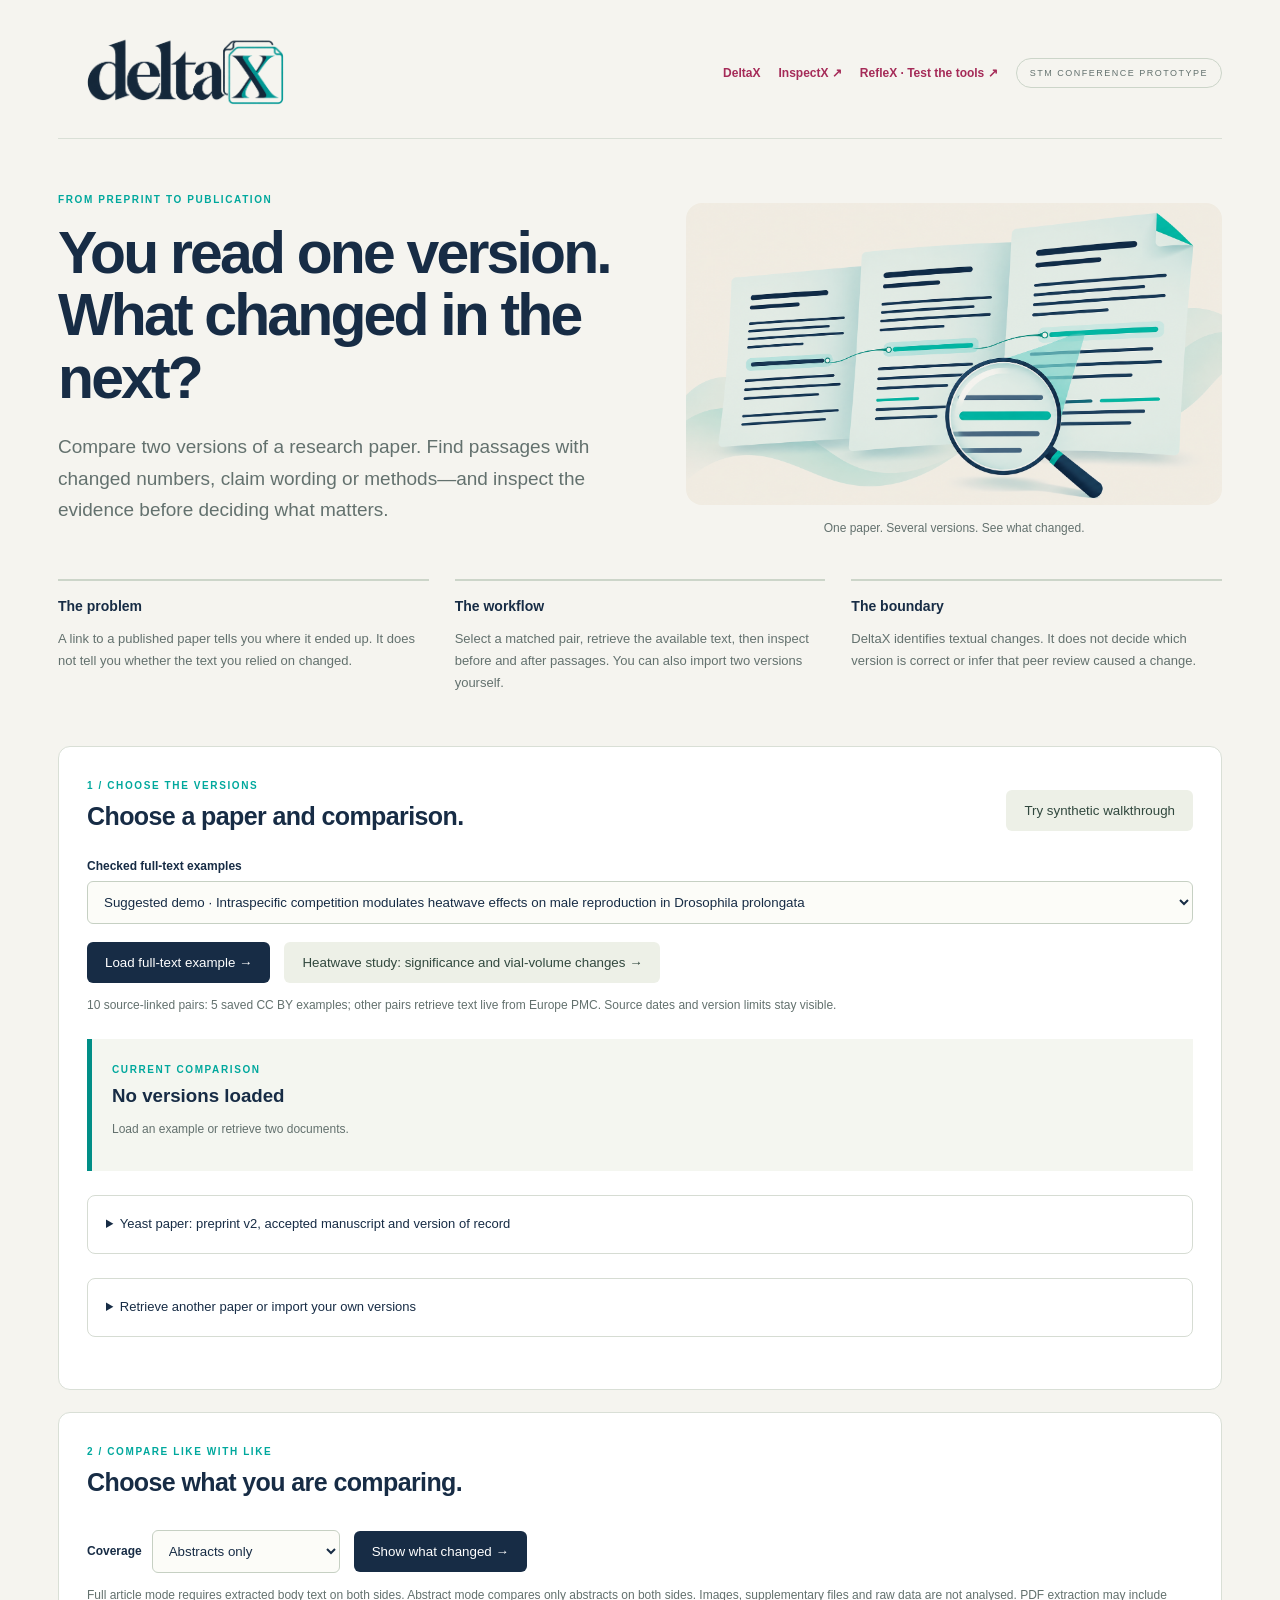
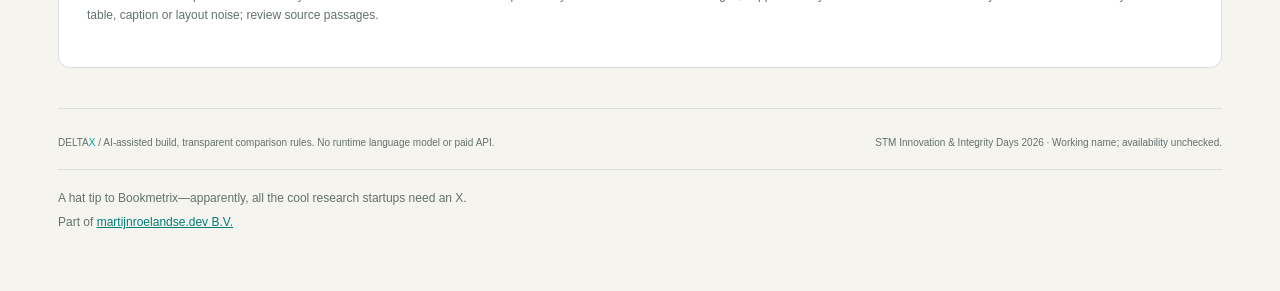
==== deltax/index.html @ d7c0e628 "Launch Innovation home with three independent research tools and source-linked author context" ====
<!doctype html><html lang="en"><head><meta charset="utf-8"><meta name="viewport" content="width=device-width,initial-scale=1"><title>DeltaX — What changed in the science?</title><link rel="stylesheet" href="style.css?v=ccc4331e70e2"></head><body><main>
<header><a href="#" class="brand" aria-label="DeltaX home"><img src="assets/logo.png?v=3ac3201eb056" alt="DeltaX — two versions, one clearer view"></a><div class="brand-links"><a href="./" class="suite-link" aria-current="page">DeltaX</a><a href="../inspectx/" class="suite-link">InspectX ↗</a><a href="../reflex/" class="suite-link">RefleX · Test the tools ↗</a><span class="badge">STM CONFERENCE PROTOTYPE</span></div></header>
<section class="hero"><div><div class="eyebrow">FROM PREPRINT TO PUBLICATION</div><h1>You read one version.<br>What changed in the next?</h1><p class="lead">Compare two versions of a research paper. Find passages with changed numbers, claim wording or methods—and inspect the evidence before deciding what matters.</p></div><figure><img src="assets/version-illustration.png?v=556bf7d93350" alt="Three manuscript versions connected by a highlighted passage, with a lens focusing on a change"><figcaption>One paper. Several versions. See what changed.</figcaption></figure></section>
<section class="intro"><div><b>The problem</b><p>A link to a published paper tells you where it ended up. It does not tell you whether the text you relied on changed.</p></div><div><b>The workflow</b><p>Select a matched pair, retrieve the available text, then inspect before and after passages. You can also import two versions yourself.</p></div><div><b>The boundary</b><p>DeltaX identifies textual changes. It does not decide which version is correct or infer that peer review caused a change.</p></div></section>
<section class="panel"><div class="section-head"><div><span class="eyebrow">1 / CHOOSE THE VERSIONS</span><h2>Choose a paper and comparison.</h2></div><button id="sample" class="secondary">Try synthetic walkthrough</button></div><div id="verified-examples" hidden><label for="verified-select">Checked full-text examples</label><select id="verified-select"></select><div class="actions"><button id="load-verified">Load full-text example →</button><button id="heatwave-example" class="secondary">Heatwave study: significance and vial-volume changes →</button></div><p id="verified-note" class="help"></p></div><div class="version-banner"><span class="eyebrow">CURRENT COMPARISON</span><h3 id="version-pair">No versions loaded</h3><p id="version-detail" class="help">Load an example to see exactly which documents will be compared.</p></div>
<details class="yeast-case"><summary>Yeast paper: preprint v2, accepted manuscript and version of record</summary><p>Macromolecular and cytological changes in fission yeast G0 nuclei</p><p>Import your three PDF copies to use this comparison. They stay in your browser and are not uploaded. The publisher PDFs are not bundled with this public site.</p><div class="yeast-imports"><label>Preprint v2 PDF<input id="yeast-file-preprint" type="file" accept=".pdf,application/pdf"></label><label>Accepted manuscript PDF<input id="yeast-file-accepted" type="file" accept=".pdf,application/pdf"></label><label>Version of record PDF<input id="yeast-file-record" type="file" accept=".pdf,application/pdf"></label><button id="prepare-yeast">Prepare these PDFs →</button></div><div class="actions"><button id="yeast-preprint">Preprint v2 → accepted manuscript</button><button id="yeast-record">Accepted manuscript → version of record</button></div><p id="yeast-status" class="help">Load a comparison to inspect text, authors and affiliations.</p></details>
<details class="advanced"><summary>Retrieve another paper or import your own versions</summary><label for="pair-select">Public preprint–paper catalogue <span id="catalog-count"></span></label><select id="pair-select"></select><p class="help">Public catalogue entries come from Europe PMC relation metadata. Matches are starting points, not proof that both full texts are retrievable. Earlier RRID results are not used to judge these papers.</p>
<div class="versions"><div><label for="left-doi">Earlier version / preprint DOI or Europe PMC PPR link</label><input id="left-doi" spellcheck="false"><p id="left-status" class="help">Not retrieved</p></div><div><label for="right-doi">Later version / published DOI</label><input id="right-doi" spellcheck="false"><p id="right-status" class="help">Not retrieved</p></div></div><p class="help">Preprints: Europe PMC PPR metadata → full-text XML → its listed PDF, with bioRxiv as fallback. PPR IDs and links are accepted directly, for example <code>PPR896901</code>. Exact version verification is separate from text availability.</p><label class="snapshot-option"><input id="allow-snapshot" type="checkbox"> Allow an available Europe PMC/PDF snapshot if the exact requested preprint version cannot be verified (clearly labelled)</label><div class="actions"><button id="epmc-example" class="secondary">Use your Europe PMC example</button><button id="retrieve">Retrieve available versions →</button><button id="clear" class="secondary">Clear texts</button></div><p id="load-status" class="status" role="status">No comparison has been run.</p><details><summary>Cannot retrieve the text? Import PDF/XML or paste text instead</summary><p class="help">PDF, JATS XML and plain text stay in this browser. PDF extraction loads Mozilla PDF.js from jsDelivr when first needed; no PDF is sent there. Scanned PDFs requiring OCR are not supported. Imported or pasted sources are labelled as user-supplied; their identity is not authenticated.</p><div class="versions"><div><label for="left-file">Earlier version file</label><input id="left-file" type="file" accept=".pdf,.xml,.txt,application/pdf,application/xml,text/xml,text/plain"><label for="left-text">Earlier text</label><textarea id="left-text" placeholder="Paste an abstract, excerpt, or article text…"></textarea></div><div><label for="right-file">Later version file</label><input id="right-file" type="file" accept=".pdf,.xml,.txt,application/pdf,application/xml,text/xml,text/plain"><label for="right-text">Later text</label><textarea id="right-text" placeholder="Paste the corresponding text…"></textarea></div></div><p class="help">When pasting plain text, use blank lines between paragraphs. Optional section headings such as “Abstract”, “Results” and “Methods” help alignment. Select “User-supplied excerpts” below for pasted material.</p></details></details></section>
<section class="panel"><div class="section-head"><div><span class="eyebrow">2 / COMPARE LIKE WITH LIKE</span><h2>Choose what you are comparing.</h2></div></div><div class="actions"><label for="scope">Coverage <select id="scope"><option value="abstract">Abstracts only</option><option value="full">Extracted full article text</option><option value="excerpt">User-supplied excerpts</option></select></label><button id="compare">Show what changed →</button></div><p class="help">Full article mode requires extracted body text on both sides. Abstract mode compares only abstracts on both sides. Images, supplementary files and raw data are not analysed. PDF extraction may include table, caption or layout noise; review source passages.</p><p id="compare-status" class="status" role="status"></p></section>
<section id="output" hidden><div class="section-head"><div><span class="eyebrow">3 / THE EVIDENCE</span><h2 id="result-title">Changes to inspect</h2></div><button id="export" class="secondary">Export comparison ↓</button></div><div id="source-cards" class="versions"></div><div id="review-summary" class="panel"></div><div id="authorship" class="panel"></div><div id="coverage" class="coverage"></div><div id="metrics" class="metrics"></div><div id="reading" class="reading"></div><div class="actions"><label for="filter">Show <select id="filter"><option value="changed">All differences</option><option value="numeric">Changed numbers</option><option value="claim">Claim wording</option><option value="methods">Methods passages</option><option value="conclusions">Discussion, conclusions and abstract</option><option value="unchanged">Unchanged passages</option></select></label><span class="help">Highest review priority first: results, methods and discussion/conclusions have equal weight above background.</span></div><div id="changes"></div></section>
<footer><span>DELTA<span class="accent">X</span> / AI-assisted build, transparent comparison rules. No runtime language model or paid API.</span><span>STM Innovation &amp; Integrity Days 2026 · Working name; availability unchecked.</span><div class="footer-credit"><p>A hat tip to Bookmetrix—apparently, all the cool research startups need an X.</p><p>Part of <a href="https://www.martijnroelandse.dev/" target="_blank" rel="noopener noreferrer">martijnroelandse.dev B.V.</a></p></div></footer>
</main><script src="pair-data.js?v=7f62b4e74bb0"></script><script src="verified-examples.js?v=d4d9af24a030"></script><script src="yeast-data.js?v=c93c9b000e76"></script><script src="core.js?v=1a2747ae65d1"></script><script src="preprint-sources.js?v=04db99aa9817"></script><script src="pdf-text.js?v=f9b3a57b1efe"></script><script src="app.js?v=580cfb40d4ff"></script><script src="suite-bridge.js?v=6e9611adceb0"></script><script src="public-import.js?v=920084dca3a8"></script></body></html>
---- deltax/style.css ----
:root{font-family:Inter,-apple-system,BlinkMacSystemFont,"Segoe UI",sans-serif;color:#172c45;background:#f5f4ef;--ink:#172c45;--muted:#63716e;--line:#d9dfd6;--pink:#00a89d;--green:#007d76}*{box-sizing:border-box}body{margin:0}main{max-width:1260px;margin:auto;padding:30px 48px}header{display:flex;justify-content:space-between;align-items:center;border-bottom:1px solid var(--line);padding-bottom:23px;margin-bottom:55px}.brand{font-size:39px;font-weight:800;color:var(--ink);letter-spacing:-2px;text-decoration:none}.brand>span,.accent{color:var(--pink)}sup{font-size:9px;letter-spacing:1.5px;vertical-align:middle;font-weight:600;margin-left:15px;color:var(--muted)}.badge{font-size:9px;letter-spacing:1.5px;border:1px solid #ccd5c9;border-radius:20px;padding:9px 13px;color:var(--muted)}.eyebrow{font-size:10px;letter-spacing:1.6px;font-weight:750;color:var(--pink)}h1{font-size:clamp(38px,5.5vw,69px);line-height:1.06;letter-spacing:-2.8px;margin:17px 0 22px;font-weight:650}h2{font-size:25px;letter-spacing:-.6px;font-weight:600;margin:9px 0 15px}.lead{max-width:820px;color:var(--muted);font-size:19px;line-height:1.65}.intro{display:grid;grid-template-columns:repeat(3,1fr);gap:26px;margin:35px 0 38px}.intro>div{border-top:2px solid #ccd5c9;padding-top:16px}.intro b{font-size:14px}.intro p{font-size:13px;color:var(--muted);line-height:1.7}.panel{padding:28px;background:#fff;border:1px solid var(--line);border-radius:12px;margin:22px 0}.section-head{display:flex;justify-content:space-between;gap:20px;align-items:center}label{display:block;font-size:12px;font-weight:600;margin:13px 0 8px}input:not([type=file]),select,textarea{width:100%;font:14px/1.5 inherit;border:1px solid #c6d0c3;border-radius:6px;padding:12px;background:#fcfcf8;color:var(--ink);font-family:inherit}input[type=file]{font-size:12px;max-width:100%;margin:8px 0}textarea{height:205px;resize:vertical;font-size:13px;line-height:1.65}.versions{display:grid;grid-template-columns:1fr 1fr;gap:24px}.help{font-size:12px;color:var(--muted);line-height:1.7;overflow-wrap:anywhere}.actions{display:flex;align-items:center;gap:14px;flex-wrap:wrap;margin-top:18px}.actions label{display:flex;align-items:center;gap:10px;margin:0}.actions select{width:auto;min-width:180px}button{background:var(--ink);color:white;border:0;border-radius:6px;padding:13px 18px;font:600 13px/1.4 inherit;font-family:inherit;cursor:pointer}.secondary{background:#edf0e7;color:#31483e}button:disabled{opacity:.5;cursor:wait}button:hover{filter:brightness(1.15)}button:focus-visible,input:focus-visible,textarea:focus-visible,select:focus-visible,summary:focus-visible{outline:3px solid var(--pink);outline-offset:3px}.status{font-size:13px;color:#385c4e;line-height:1.7}details{margin-top:20px;border-top:1px solid var(--line);padding-top:16px}summary{font-size:13px;cursor:pointer;line-height:1.6}.source-card{background:#fff;border:1px solid var(--line);border-radius:8px;padding:20px;overflow-wrap:anywhere}.source-card h3{font-size:16px;line-height:1.5;margin:10px 0}.source-card .help{margin:6px 0}.source-card a{color:var(--green)}.coverage{border-left:3px solid var(--pink);padding:14px 18px;background:#e8f4f3;font-size:13px;line-height:1.7;margin:20px 0}.metrics{display:grid;grid-template-columns:repeat(4,1fr);gap:12px}.metric{border:1px solid var(--line);background:white;border-radius:8px;padding:21px}.metric strong{display:block;font-size:36px;letter-spacing:-1px;margin:7px 0}.metric span{font-size:10px;letter-spacing:1px;color:var(--muted);font-weight:700}.metric p{font-size:11px;line-height:1.6;color:var(--muted);margin-bottom:0}.reading{background:#172f2c;color:#e9eee7;border-radius:8px;padding:23px;margin-top:22px;font-size:14px;line-height:1.8}.reading b{color:#ffabc5}.change{background:#fff;border:1px solid var(--line);border-radius:10px;margin:20px 0;overflow:hidden}.change-top{padding:20px 23px 0}.tags{display:flex;flex-wrap:wrap;gap:7px}.tag{font-size:10px;font-weight:700;color:#415d4c;background:#edf1e7;border-radius:4px;padding:5px 8px}.tag.number{color:#9c2750;background:#f8e6ee}.change-top p{font-size:13px;color:var(--muted);line-height:1.7}.passages{display:grid;grid-template-columns:1fr 1fr;gap:0}.passage{padding:22px;border-top:1px solid var(--line);min-width:0}.passage+ .passage{border-left:1px solid var(--line)}.passage .locator{font:10px/1.7 monospace;color:var(--muted);margin-bottom:14px;overflow-wrap:anywhere}.passage blockquote{font:16px/1.85 Georgia,serif;margin:0;white-space:pre-wrap;overflow-wrap:anywhere}.remove{background:#f9dce5;color:#8d2749;text-decoration:line-through;text-decoration-color:#bd6a86}.add{background:#d9edda;color:#1a583c}.no-passage{font-style:italic;color:var(--muted)}.metadata-note{border-top:1px solid var(--line);padding:12px 22px;font-size:12px;line-height:1.7;color:var(--muted)}footer{border-top:1px solid var(--line);display:flex;justify-content:space-between;gap:15px;padding:25px 0;font-size:10px;color:var(--muted);line-height:1.7;margin-top:40px}.empty{padding:25px;color:var(--muted);font-size:14px}[hidden]{display:none!important}@media(max-width:800px){main{padding:22px}.brand{font-size:33px}sup{display:block;font-size:8px;margin:5px 0 0;letter-spacing:1.5px}.intro{grid-template-columns:1fr;gap:10px}.versions{grid-template-columns:1fr;gap:12px}.metrics{grid-template-columns:1fr 1fr}.section-head{align-items:flex-start;flex-direction:column;gap:0}.passages{grid-template-columns:1fr}.passage+.passage{border-left:0}.panel{padding:20px}h1{letter-spacing:-1.6px}.lead{font-size:17px}.actions label{flex-wrap:wrap}.badge{font-size:8px;letter-spacing:1px}.metric{padding:16px}.passage blockquote{font-size:15px}footer{flex-direction:column}}

.snapshot-option{display:flex;align-items:flex-start;gap:10px;font-weight:400;line-height:1.7;color:#63716e}.snapshot-option input[type=checkbox]{width:17px;height:17px;flex:0 0 auto;accent-color:#bf3264;margin-top:3px}input[type=checkbox]{width:auto;padding:0}

.version-banner{padding:20px;border-left:5px solid #008e87;background:#f4f6f0;margin:24px 0}.version-banner h3{margin:8px 0}.advanced,.yeast-case{margin:24px 0;padding:18px;border:1px solid #d6dcd3;border-radius:8px}button:disabled{opacity:.55;cursor:not-allowed}table{border-collapse:collapse;width:100%;font-size:.88rem}th,td{padding:12px;text-align:left;vertical-align:top;border-bottom:1px solid #d6dcd3}#authorship{margin:20px 0}#authorship details{overflow-x:auto}

.review-score{display:flex;align-items:center;gap:24px;margin:18px 0}.review-score>strong{font-size:3.5rem;color:#008e87}.review-score small{font-size:1rem;color:#61736d}

.review-evidence{border-top:1px solid #d6dcd3;padding:18px 0;margin:12px 0}.review-evidence h4{margin:0 0 8px}.review-evidence .versions>div{background:#f5f6f1;padding:14px;border-radius:6px}.review-evidence mark{padding:1px 2px}.active-paper{font-size:1.4rem!important;max-width:100%}

.brand img{display:block;width:255px;max-width:45vw;height:auto}.hero{display:grid;grid-template-columns:1.12fr 1fr;gap:28px;align-items:center}.hero h1{font-size:clamp(36px,4.6vw,59px)}.hero figure{margin:0}.hero img{width:100%;height:auto;border-radius:16px;mix-blend-mode:multiply}.hero figcaption{text-align:center;font-size:12px;color:var(--muted);margin-top:12px}@media(max-width:850px){.hero{grid-template-columns:1fr}.hero figure{max-width:550px;margin:auto}.brand img{width:200px}header{margin-bottom:30px;gap:18px}}

footer{flex-wrap:wrap;gap:18px}.footer-credit{flex-basis:100%;border-top:1px solid var(--line);padding-top:14px;font-size:12px;line-height:1.7}.footer-credit p{margin:4px 0}.footer-credit a{color:var(--green)}

.brand-links{display:flex;align-items:center;gap:18px;flex-wrap:wrap}.suite-link{font-size:12px;color:#a52b58;text-decoration:none;font-weight:650}
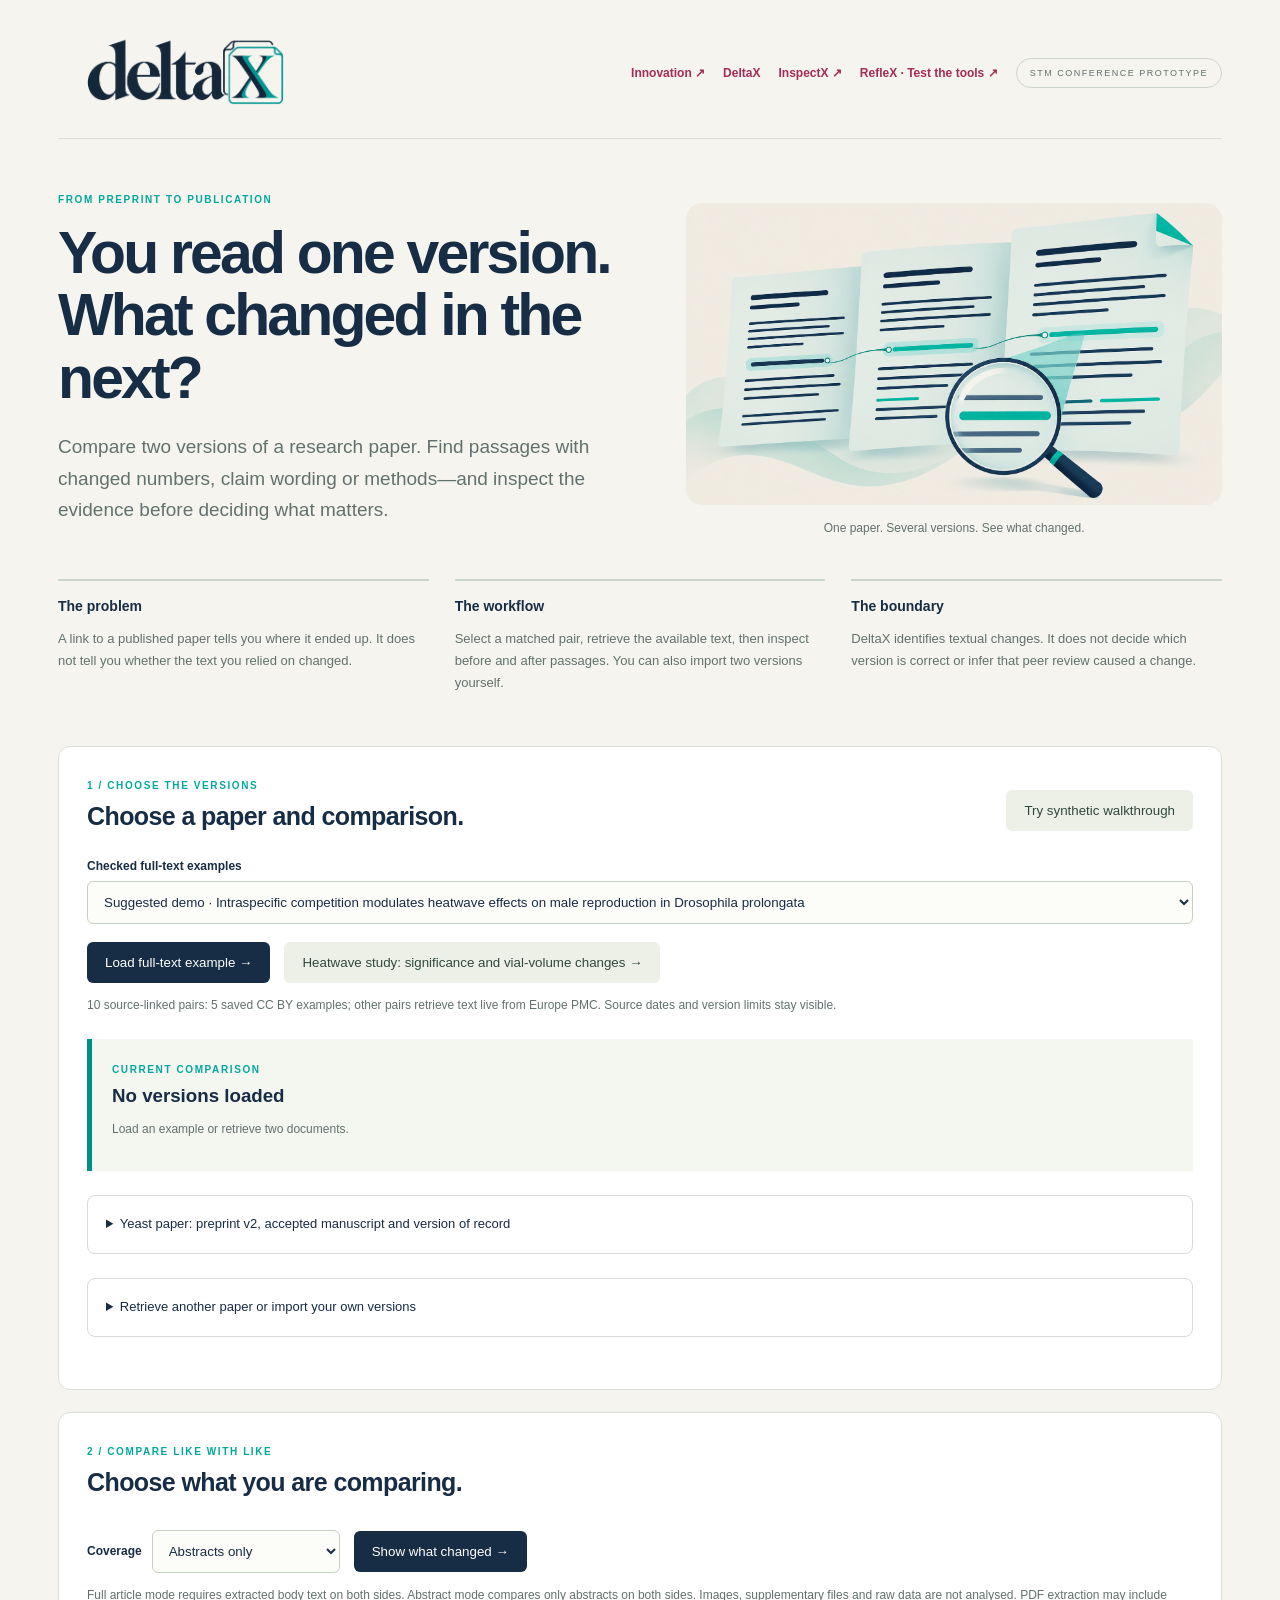
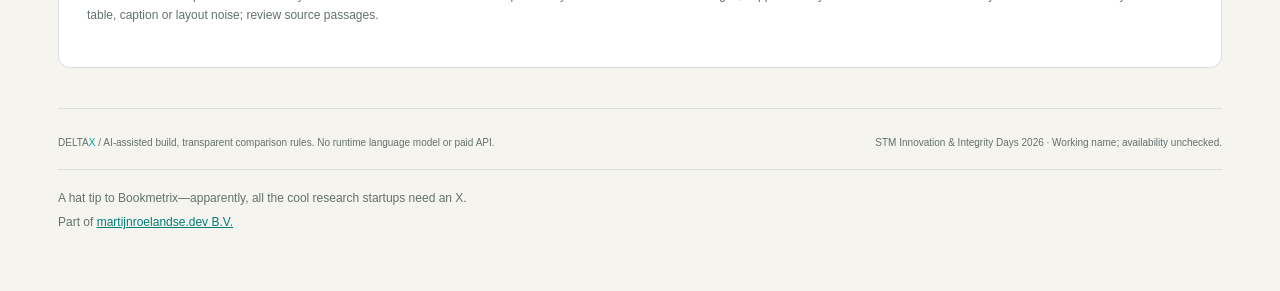
==== commit 163275f4: "Link each independent experiment back to the Innovation home" ====
--- a/deltax/index.html
+++ b/deltax/index.html
@@ -1,5 +1,5 @@
 <!doctype html><html lang="en"><head><meta charset="utf-8"><meta name="viewport" content="width=device-width,initial-scale=1"><title>DeltaX — What changed in the science?</title><link rel="stylesheet" href="style.css?v=ccc4331e70e2"></head><body><main>
-<header><a href="#" class="brand" aria-label="DeltaX home"><img src="assets/logo.png?v=3ac3201eb056" alt="DeltaX — two versions, one clearer view"></a><div class="brand-links"><a href="./" class="suite-link" aria-current="page">DeltaX</a><a href="../inspectx/" class="suite-link">InspectX ↗</a><a href="../reflex/" class="suite-link">RefleX · Test the tools ↗</a><span class="badge">STM CONFERENCE PROTOTYPE</span></div></header>
+<header><a href="#" class="brand" aria-label="DeltaX home"><img src="assets/logo.png?v=3ac3201eb056" alt="DeltaX — two versions, one clearer view"></a><div class="brand-links"><a href="../" class="suite-link">Innovation ↗</a><a href="./" class="suite-link" aria-current="page">DeltaX</a><a href="../inspectx/" class="suite-link">InspectX ↗</a><a href="../reflex/" class="suite-link">RefleX · Test the tools ↗</a><span class="badge">STM CONFERENCE PROTOTYPE</span></div></header>
 <section class="hero"><div><div class="eyebrow">FROM PREPRINT TO PUBLICATION</div><h1>You read one version.<br>What changed in the next?</h1><p class="lead">Compare two versions of a research paper. Find passages with changed numbers, claim wording or methods—and inspect the evidence before deciding what matters.</p></div><figure><img src="assets/version-illustration.png?v=556bf7d93350" alt="Three manuscript versions connected by a highlighted passage, with a lens focusing on a change"><figcaption>One paper. Several versions. See what changed.</figcaption></figure></section>
 <section class="intro"><div><b>The problem</b><p>A link to a published paper tells you where it ended up. It does not tell you whether the text you relied on changed.</p></div><div><b>The workflow</b><p>Select a matched pair, retrieve the available text, then inspect before and after passages. You can also import two versions yourself.</p></div><div><b>The boundary</b><p>DeltaX identifies textual changes. It does not decide which version is correct or infer that peer review caused a change.</p></div></section>
 <section class="panel"><div class="section-head"><div><span class="eyebrow">1 / CHOOSE THE VERSIONS</span><h2>Choose a paper and comparison.</h2></div><button id="sample" class="secondary">Try synthetic walkthrough</button></div><div id="verified-examples" hidden><label for="verified-select">Checked full-text examples</label><select id="verified-select"></select><div class="actions"><button id="load-verified">Load full-text example →</button><button id="heatwave-example" class="secondary">Heatwave study: significance and vial-volume changes →</button></div><p id="verified-note" class="help"></p></div><div class="version-banner"><span class="eyebrow">CURRENT COMPARISON</span><h3 id="version-pair">No versions loaded</h3><p id="version-detail" class="help">Load an example to see exactly which documents will be compared.</p></div>
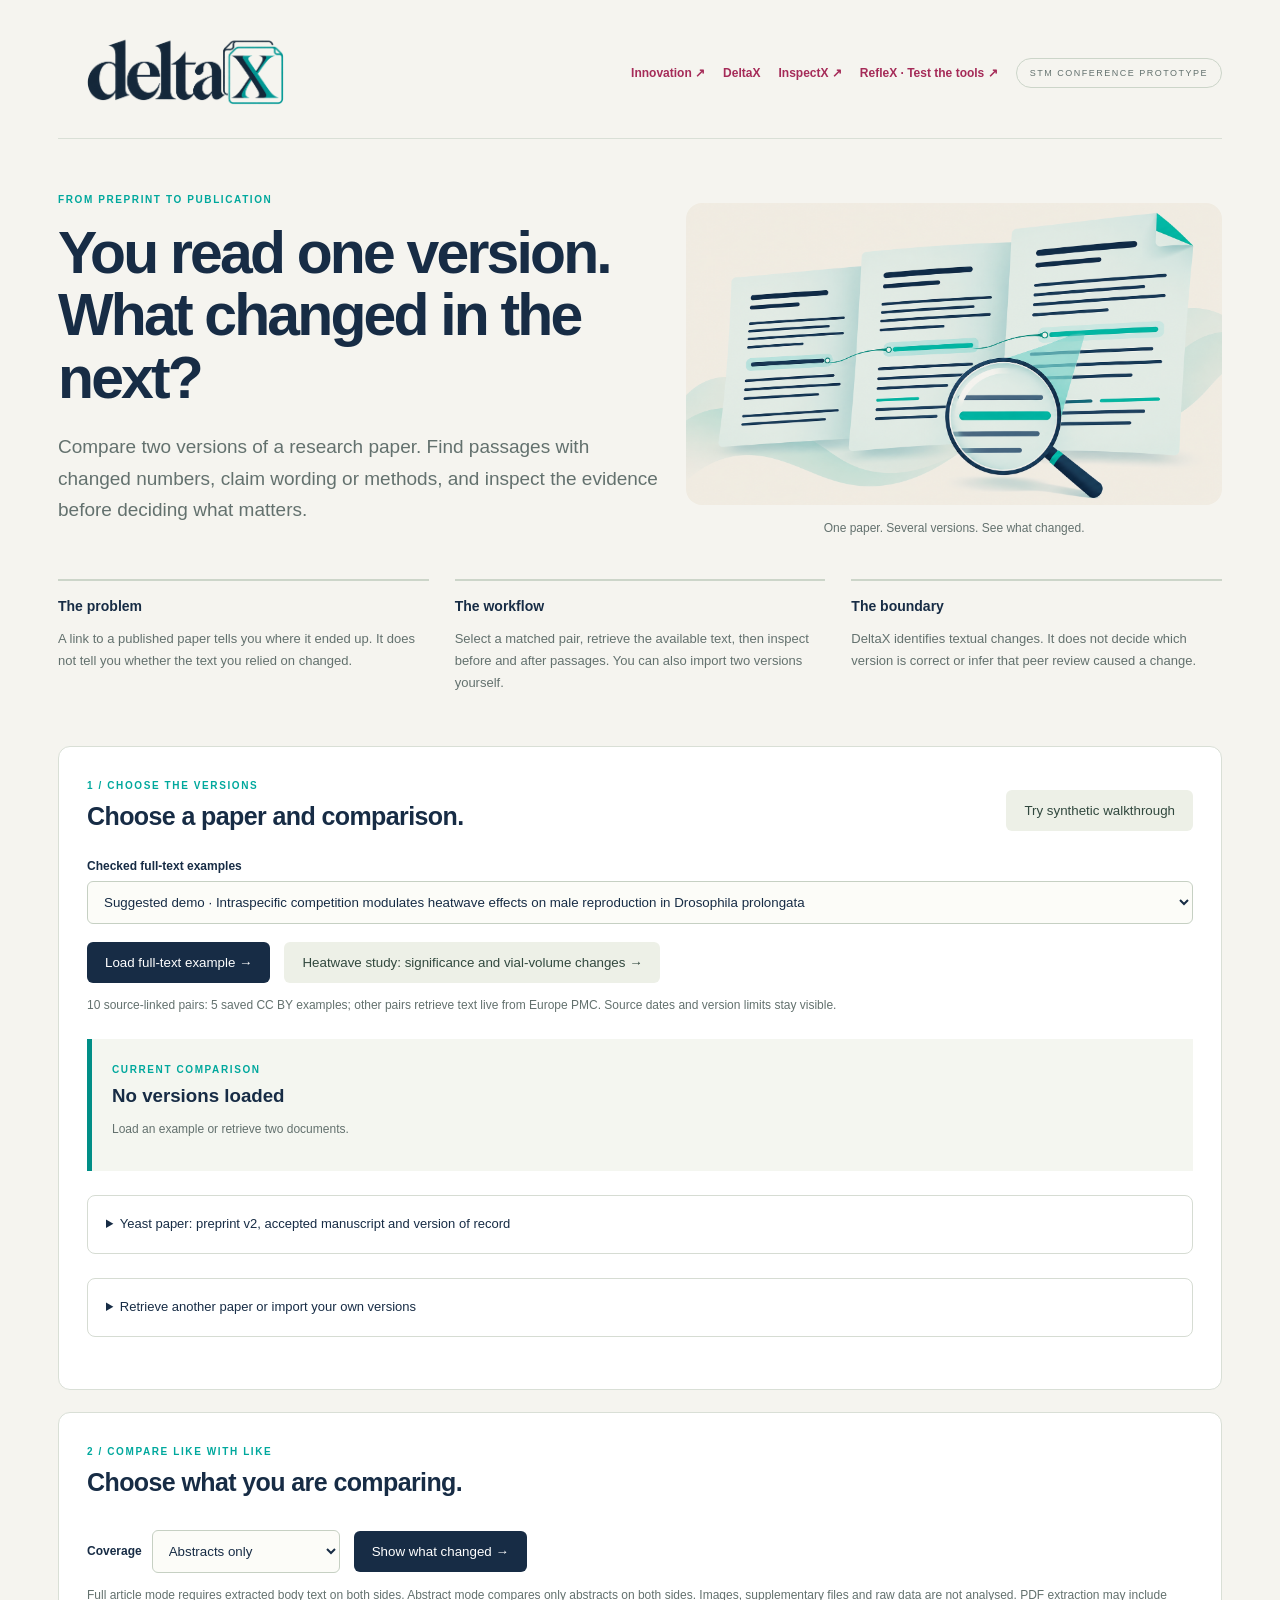
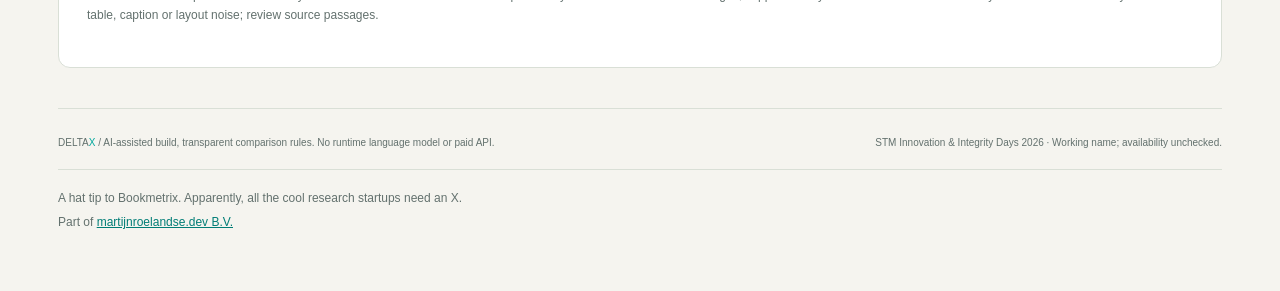
==== commit f257711c: "Neutral RefleX tool list, no em-dashes, visible impact trade-off Co-Authored-By: Claude Opus 5.5 <no" ====
--- a/deltax/index.html
+++ b/deltax/index.html
@@ -1,6 +1,6 @@
-<!doctype html><html lang="en"><head><meta charset="utf-8"><meta name="viewport" content="width=device-width,initial-scale=1"><title>DeltaX — What changed in the science?</title><link rel="stylesheet" href="style.css?v=ccc4331e70e2"></head><body><main>
-<header><a href="#" class="brand" aria-label="DeltaX home"><img src="assets/logo.png?v=3ac3201eb056" alt="DeltaX — two versions, one clearer view"></a><div class="brand-links"><a href="../" class="suite-link">Innovation ↗</a><a href="./" class="suite-link" aria-current="page">DeltaX</a><a href="../inspectx/" class="suite-link">InspectX ↗</a><a href="../reflex/" class="suite-link">RefleX · Test the tools ↗</a><span class="badge">STM CONFERENCE PROTOTYPE</span></div></header>
-<section class="hero"><div><div class="eyebrow">FROM PREPRINT TO PUBLICATION</div><h1>You read one version.<br>What changed in the next?</h1><p class="lead">Compare two versions of a research paper. Find passages with changed numbers, claim wording or methods—and inspect the evidence before deciding what matters.</p></div><figure><img src="assets/version-illustration.png?v=556bf7d93350" alt="Three manuscript versions connected by a highlighted passage, with a lens focusing on a change"><figcaption>One paper. Several versions. See what changed.</figcaption></figure></section>
+<!doctype html><html lang="en"><head><meta charset="utf-8"><meta name="viewport" content="width=device-width,initial-scale=1"><title>DeltaX: What changed in the science?</title><link rel="stylesheet" href="style.css?v=ccc4331e70e2"></head><body><main>
+<header><a href="#" class="brand" aria-label="DeltaX home"><img src="assets/logo.png?v=3ac3201eb056" alt="DeltaX: two versions, one clearer view"></a><div class="brand-links"><a href="../" class="suite-link">Innovation ↗</a><a href="./" class="suite-link" aria-current="page">DeltaX</a><a href="../inspectx/" class="suite-link">InspectX ↗</a><a href="../reflex/" class="suite-link">RefleX · Test the tools ↗</a><span class="badge">STM CONFERENCE PROTOTYPE</span></div></header>
+<section class="hero"><div><div class="eyebrow">FROM PREPRINT TO PUBLICATION</div><h1>You read one version.<br>What changed in the next?</h1><p class="lead">Compare two versions of a research paper. Find passages with changed numbers, claim wording or methods, and inspect the evidence before deciding what matters.</p></div><figure><img src="assets/version-illustration.png?v=556bf7d93350" alt="Three manuscript versions connected by a highlighted passage, with a lens focusing on a change"><figcaption>One paper. Several versions. See what changed.</figcaption></figure></section>
 <section class="intro"><div><b>The problem</b><p>A link to a published paper tells you where it ended up. It does not tell you whether the text you relied on changed.</p></div><div><b>The workflow</b><p>Select a matched pair, retrieve the available text, then inspect before and after passages. You can also import two versions yourself.</p></div><div><b>The boundary</b><p>DeltaX identifies textual changes. It does not decide which version is correct or infer that peer review caused a change.</p></div></section>
 <section class="panel"><div class="section-head"><div><span class="eyebrow">1 / CHOOSE THE VERSIONS</span><h2>Choose a paper and comparison.</h2></div><button id="sample" class="secondary">Try synthetic walkthrough</button></div><div id="verified-examples" hidden><label for="verified-select">Checked full-text examples</label><select id="verified-select"></select><div class="actions"><button id="load-verified">Load full-text example →</button><button id="heatwave-example" class="secondary">Heatwave study: significance and vial-volume changes →</button></div><p id="verified-note" class="help"></p></div><div class="version-banner"><span class="eyebrow">CURRENT COMPARISON</span><h3 id="version-pair">No versions loaded</h3><p id="version-detail" class="help">Load an example to see exactly which documents will be compared.</p></div>
 <details class="yeast-case"><summary>Yeast paper: preprint v2, accepted manuscript and version of record</summary><p>Macromolecular and cytological changes in fission yeast G0 nuclei</p><p>Import your three PDF copies to use this comparison. They stay in your browser and are not uploaded. The publisher PDFs are not bundled with this public site.</p><div class="yeast-imports"><label>Preprint v2 PDF<input id="yeast-file-preprint" type="file" accept=".pdf,application/pdf"></label><label>Accepted manuscript PDF<input id="yeast-file-accepted" type="file" accept=".pdf,application/pdf"></label><label>Version of record PDF<input id="yeast-file-record" type="file" accept=".pdf,application/pdf"></label><button id="prepare-yeast">Prepare these PDFs →</button></div><div class="actions"><button id="yeast-preprint">Preprint v2 → accepted manuscript</button><button id="yeast-record">Accepted manuscript → version of record</button></div><p id="yeast-status" class="help">Load a comparison to inspect text, authors and affiliations.</p></details>
@@ -8,5 +8,5 @@
 <div class="versions"><div><label for="left-doi">Earlier version / preprint DOI or Europe PMC PPR link</label><input id="left-doi" spellcheck="false"><p id="left-status" class="help">Not retrieved</p></div><div><label for="right-doi">Later version / published DOI</label><input id="right-doi" spellcheck="false"><p id="right-status" class="help">Not retrieved</p></div></div><p class="help">Preprints: Europe PMC PPR metadata → full-text XML → its listed PDF, with bioRxiv as fallback. PPR IDs and links are accepted directly, for example <code>PPR896901</code>. Exact version verification is separate from text availability.</p><label class="snapshot-option"><input id="allow-snapshot" type="checkbox"> Allow an available Europe PMC/PDF snapshot if the exact requested preprint version cannot be verified (clearly labelled)</label><div class="actions"><button id="epmc-example" class="secondary">Use your Europe PMC example</button><button id="retrieve">Retrieve available versions →</button><button id="clear" class="secondary">Clear texts</button></div><p id="load-status" class="status" role="status">No comparison has been run.</p><details><summary>Cannot retrieve the text? Import PDF/XML or paste text instead</summary><p class="help">PDF, JATS XML and plain text stay in this browser. PDF extraction loads Mozilla PDF.js from jsDelivr when first needed; no PDF is sent there. Scanned PDFs requiring OCR are not supported. Imported or pasted sources are labelled as user-supplied; their identity is not authenticated.</p><div class="versions"><div><label for="left-file">Earlier version file</label><input id="left-file" type="file" accept=".pdf,.xml,.txt,application/pdf,application/xml,text/xml,text/plain"><label for="left-text">Earlier text</label><textarea id="left-text" placeholder="Paste an abstract, excerpt, or article text…"></textarea></div><div><label for="right-file">Later version file</label><input id="right-file" type="file" accept=".pdf,.xml,.txt,application/pdf,application/xml,text/xml,text/plain"><label for="right-text">Later text</label><textarea id="right-text" placeholder="Paste the corresponding text…"></textarea></div></div><p class="help">When pasting plain text, use blank lines between paragraphs. Optional section headings such as “Abstract”, “Results” and “Methods” help alignment. Select “User-supplied excerpts” below for pasted material.</p></details></details></section>
 <section class="panel"><div class="section-head"><div><span class="eyebrow">2 / COMPARE LIKE WITH LIKE</span><h2>Choose what you are comparing.</h2></div></div><div class="actions"><label for="scope">Coverage <select id="scope"><option value="abstract">Abstracts only</option><option value="full">Extracted full article text</option><option value="excerpt">User-supplied excerpts</option></select></label><button id="compare">Show what changed →</button></div><p class="help">Full article mode requires extracted body text on both sides. Abstract mode compares only abstracts on both sides. Images, supplementary files and raw data are not analysed. PDF extraction may include table, caption or layout noise; review source passages.</p><p id="compare-status" class="status" role="status"></p></section>
 <section id="output" hidden><div class="section-head"><div><span class="eyebrow">3 / THE EVIDENCE</span><h2 id="result-title">Changes to inspect</h2></div><button id="export" class="secondary">Export comparison ↓</button></div><div id="source-cards" class="versions"></div><div id="review-summary" class="panel"></div><div id="authorship" class="panel"></div><div id="coverage" class="coverage"></div><div id="metrics" class="metrics"></div><div id="reading" class="reading"></div><div class="actions"><label for="filter">Show <select id="filter"><option value="changed">All differences</option><option value="numeric">Changed numbers</option><option value="claim">Claim wording</option><option value="methods">Methods passages</option><option value="conclusions">Discussion, conclusions and abstract</option><option value="unchanged">Unchanged passages</option></select></label><span class="help">Highest review priority first: results, methods and discussion/conclusions have equal weight above background.</span></div><div id="changes"></div></section>
-<footer><span>DELTA<span class="accent">X</span> / AI-assisted build, transparent comparison rules. No runtime language model or paid API.</span><span>STM Innovation &amp; Integrity Days 2026 · Working name; availability unchecked.</span><div class="footer-credit"><p>A hat tip to Bookmetrix—apparently, all the cool research startups need an X.</p><p>Part of <a href="https://www.martijnroelandse.dev/" target="_blank" rel="noopener noreferrer">martijnroelandse.dev B.V.</a></p></div></footer>
+<footer><span>DELTA<span class="accent">X</span> / AI-assisted build, transparent comparison rules. No runtime language model or paid API.</span><span>STM Innovation &amp; Integrity Days 2026 · Working name; availability unchecked.</span><div class="footer-credit"><p>A hat tip to Bookmetrix. Apparently, all the cool research startups need an X.</p><p>Part of <a href="https://www.martijnroelandse.dev/" target="_blank" rel="noopener noreferrer">martijnroelandse.dev B.V.</a></p></div></footer>
 </main><script src="pair-data.js?v=7f62b4e74bb0"></script><script src="verified-examples.js?v=d4d9af24a030"></script><script src="yeast-data.js?v=c93c9b000e76"></script><script src="core.js?v=1a2747ae65d1"></script><script src="preprint-sources.js?v=04db99aa9817"></script><script src="pdf-text.js?v=f9b3a57b1efe"></script><script src="app.js?v=580cfb40d4ff"></script><script src="suite-bridge.js?v=6e9611adceb0"></script><script src="public-import.js?v=920084dca3a8"></script></body></html>
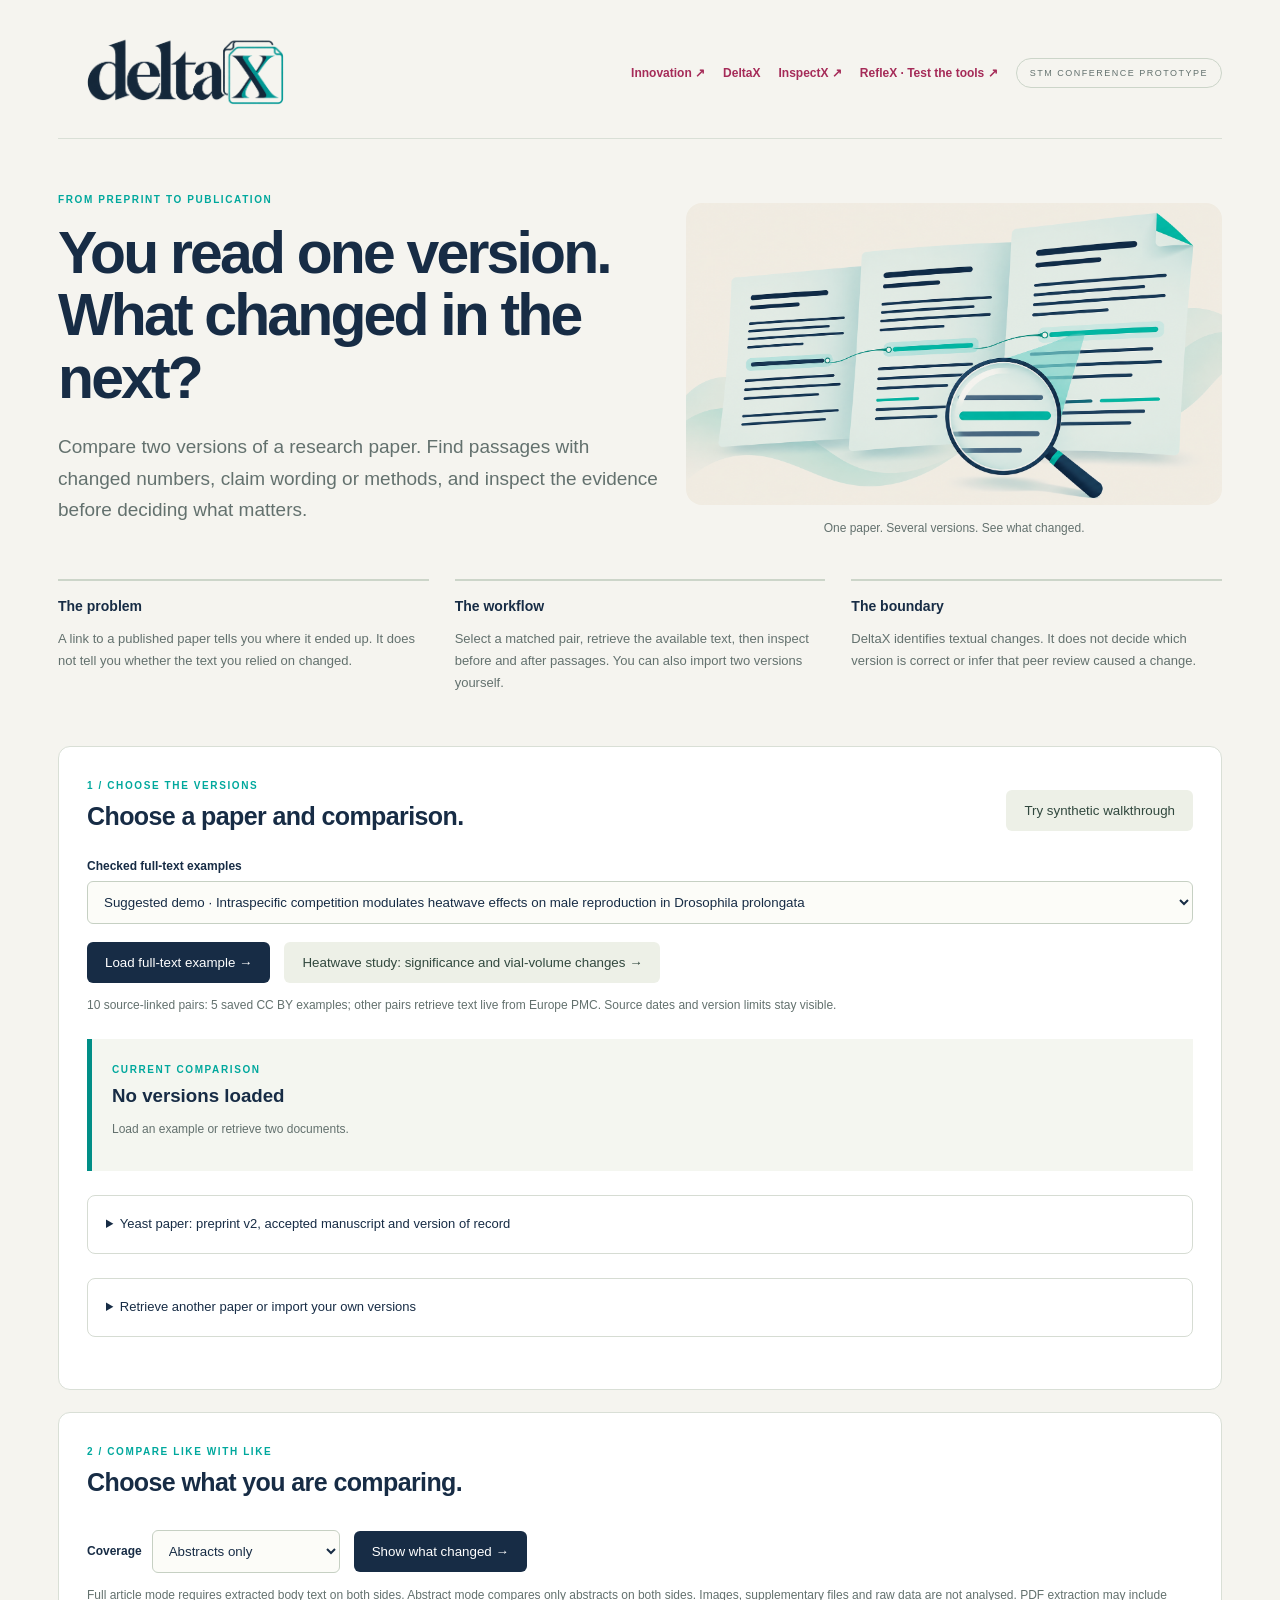
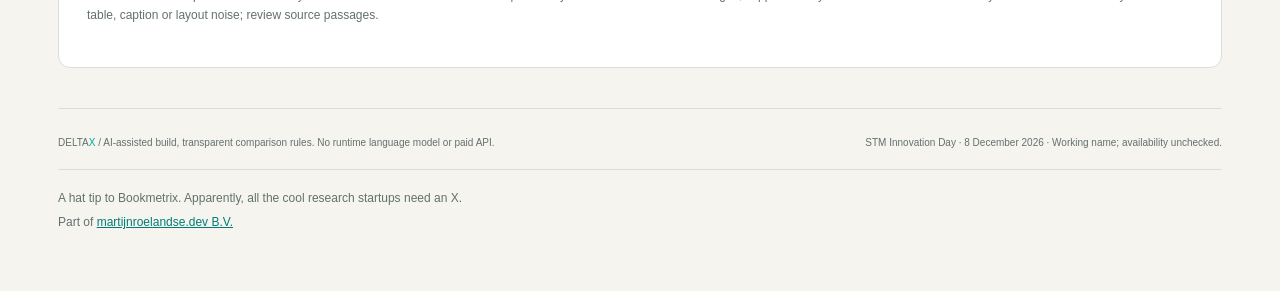
==== commit 024e8fdd: "Release: event name, InspectX default and DOI extraction, DeltaX title finding, link previews and fa" ====
--- a/deltax/index.html
+++ b/deltax/index.html
@@ -1,4 +1,4 @@
-<!doctype html><html lang="en"><head><meta charset="utf-8"><meta name="viewport" content="width=device-width,initial-scale=1"><title>DeltaX: What changed in the science?</title><link rel="stylesheet" href="style.css?v=ccc4331e70e2"></head><body><main>
+<!doctype html><html lang="en"><head><meta charset="utf-8"><meta name="viewport" content="width=device-width,initial-scale=1"><title>DeltaX: What changed in the science?</title><meta name="description" content="DeltaX compares a preprint with its published version and shows what changed in results, methods, claims and authorship."><meta property="og:type" content="website"><meta property="og:title" content="DeltaX: What changed in the science?"><meta property="og:description" content="DeltaX compares a preprint with its published version and shows what changed in results, methods, claims and authorship."><meta property="og:url" content="https://martijnroelandse.github.io/innovation/deltax/"><meta property="og:image" content="https://martijnroelandse.github.io/innovation/og-image.png"><meta property="og:image:width" content="1200"><meta property="og:image:height" content="630"><meta name="twitter:card" content="summary_large_image"><link rel="icon" href="../favicon.svg" type="image/svg+xml"><link rel="stylesheet" href="style.css?v=ccc4331e70e2"></head><body><main>
 <header><a href="#" class="brand" aria-label="DeltaX home"><img src="assets/logo.png?v=3ac3201eb056" alt="DeltaX: two versions, one clearer view"></a><div class="brand-links"><a href="../" class="suite-link">Innovation ↗</a><a href="./" class="suite-link" aria-current="page">DeltaX</a><a href="../inspectx/" class="suite-link">InspectX ↗</a><a href="../reflex/" class="suite-link">RefleX · Test the tools ↗</a><span class="badge">STM CONFERENCE PROTOTYPE</span></div></header>
 <section class="hero"><div><div class="eyebrow">FROM PREPRINT TO PUBLICATION</div><h1>You read one version.<br>What changed in the next?</h1><p class="lead">Compare two versions of a research paper. Find passages with changed numbers, claim wording or methods, and inspect the evidence before deciding what matters.</p></div><figure><img src="assets/version-illustration.png?v=556bf7d93350" alt="Three manuscript versions connected by a highlighted passage, with a lens focusing on a change"><figcaption>One paper. Several versions. See what changed.</figcaption></figure></section>
 <section class="intro"><div><b>The problem</b><p>A link to a published paper tells you where it ended up. It does not tell you whether the text you relied on changed.</p></div><div><b>The workflow</b><p>Select a matched pair, retrieve the available text, then inspect before and after passages. You can also import two versions yourself.</p></div><div><b>The boundary</b><p>DeltaX identifies textual changes. It does not decide which version is correct or infer that peer review caused a change.</p></div></section>
@@ -8,5 +8,5 @@
 <div class="versions"><div><label for="left-doi">Earlier version / preprint DOI or Europe PMC PPR link</label><input id="left-doi" spellcheck="false"><p id="left-status" class="help">Not retrieved</p></div><div><label for="right-doi">Later version / published DOI</label><input id="right-doi" spellcheck="false"><p id="right-status" class="help">Not retrieved</p></div></div><p class="help">Preprints: Europe PMC PPR metadata → full-text XML → its listed PDF, with bioRxiv as fallback. PPR IDs and links are accepted directly, for example <code>PPR896901</code>. Exact version verification is separate from text availability.</p><label class="snapshot-option"><input id="allow-snapshot" type="checkbox"> Allow an available Europe PMC/PDF snapshot if the exact requested preprint version cannot be verified (clearly labelled)</label><div class="actions"><button id="epmc-example" class="secondary">Use your Europe PMC example</button><button id="retrieve">Retrieve available versions →</button><button id="clear" class="secondary">Clear texts</button></div><p id="load-status" class="status" role="status">No comparison has been run.</p><details><summary>Cannot retrieve the text? Import PDF/XML or paste text instead</summary><p class="help">PDF, JATS XML and plain text stay in this browser. PDF extraction loads Mozilla PDF.js from jsDelivr when first needed; no PDF is sent there. Scanned PDFs requiring OCR are not supported. Imported or pasted sources are labelled as user-supplied; their identity is not authenticated.</p><div class="versions"><div><label for="left-file">Earlier version file</label><input id="left-file" type="file" accept=".pdf,.xml,.txt,application/pdf,application/xml,text/xml,text/plain"><label for="left-text">Earlier text</label><textarea id="left-text" placeholder="Paste an abstract, excerpt, or article text…"></textarea></div><div><label for="right-file">Later version file</label><input id="right-file" type="file" accept=".pdf,.xml,.txt,application/pdf,application/xml,text/xml,text/plain"><label for="right-text">Later text</label><textarea id="right-text" placeholder="Paste the corresponding text…"></textarea></div></div><p class="help">When pasting plain text, use blank lines between paragraphs. Optional section headings such as “Abstract”, “Results” and “Methods” help alignment. Select “User-supplied excerpts” below for pasted material.</p></details></details></section>
 <section class="panel"><div class="section-head"><div><span class="eyebrow">2 / COMPARE LIKE WITH LIKE</span><h2>Choose what you are comparing.</h2></div></div><div class="actions"><label for="scope">Coverage <select id="scope"><option value="abstract">Abstracts only</option><option value="full">Extracted full article text</option><option value="excerpt">User-supplied excerpts</option></select></label><button id="compare">Show what changed →</button></div><p class="help">Full article mode requires extracted body text on both sides. Abstract mode compares only abstracts on both sides. Images, supplementary files and raw data are not analysed. PDF extraction may include table, caption or layout noise; review source passages.</p><p id="compare-status" class="status" role="status"></p></section>
 <section id="output" hidden><div class="section-head"><div><span class="eyebrow">3 / THE EVIDENCE</span><h2 id="result-title">Changes to inspect</h2></div><button id="export" class="secondary">Export comparison ↓</button></div><div id="source-cards" class="versions"></div><div id="review-summary" class="panel"></div><div id="authorship" class="panel"></div><div id="coverage" class="coverage"></div><div id="metrics" class="metrics"></div><div id="reading" class="reading"></div><div class="actions"><label for="filter">Show <select id="filter"><option value="changed">All differences</option><option value="numeric">Changed numbers</option><option value="claim">Claim wording</option><option value="methods">Methods passages</option><option value="conclusions">Discussion, conclusions and abstract</option><option value="unchanged">Unchanged passages</option></select></label><span class="help">Highest review priority first: results, methods and discussion/conclusions have equal weight above background.</span></div><div id="changes"></div></section>
-<footer><span>DELTA<span class="accent">X</span> / AI-assisted build, transparent comparison rules. No runtime language model or paid API.</span><span>STM Innovation &amp; Integrity Days 2026 · Working name; availability unchecked.</span><div class="footer-credit"><p>A hat tip to Bookmetrix. Apparently, all the cool research startups need an X.</p><p>Part of <a href="https://www.martijnroelandse.dev/" target="_blank" rel="noopener noreferrer">martijnroelandse.dev B.V.</a></p></div></footer>
-</main><script src="pair-data.js?v=7f62b4e74bb0"></script><script src="verified-examples.js?v=d4d9af24a030"></script><script src="yeast-data.js?v=c93c9b000e76"></script><script src="core.js?v=1a2747ae65d1"></script><script src="preprint-sources.js?v=04db99aa9817"></script><script src="pdf-text.js?v=f9b3a57b1efe"></script><script src="app.js?v=580cfb40d4ff"></script><script src="suite-bridge.js?v=6e9611adceb0"></script><script src="public-import.js?v=920084dca3a8"></script></body></html>
+<footer><span>DELTA<span class="accent">X</span> / AI-assisted build, transparent comparison rules. No runtime language model or paid API.</span><span>STM Innovation Day · 8 December 2026 · Working name; availability unchecked.</span><div class="footer-credit"><p>A hat tip to Bookmetrix. Apparently, all the cool research startups need an X.</p><p>Part of <a href="https://www.martijnroelandse.dev/" target="_blank" rel="noopener noreferrer">martijnroelandse.dev B.V.</a></p></div></footer>
+</main><script src="pair-data.js?v=7f62b4e74bb0"></script><script src="verified-examples.js?v=d4d9af24a030"></script><script src="yeast-data.js?v=c93c9b000e76"></script><script src="core.js?v=1a2747ae65d1"></script><script src="preprint-sources.js?v=04db99aa9817"></script><script src="pdf-text.js?v=f9b3a57b1efe"></script><script src="app.js?v=9d8ad610d1ba"></script><script src="suite-bridge.js?v=6e9611adceb0"></script><script src="public-import.js?v=920084dca3a8"></script></body></html>
